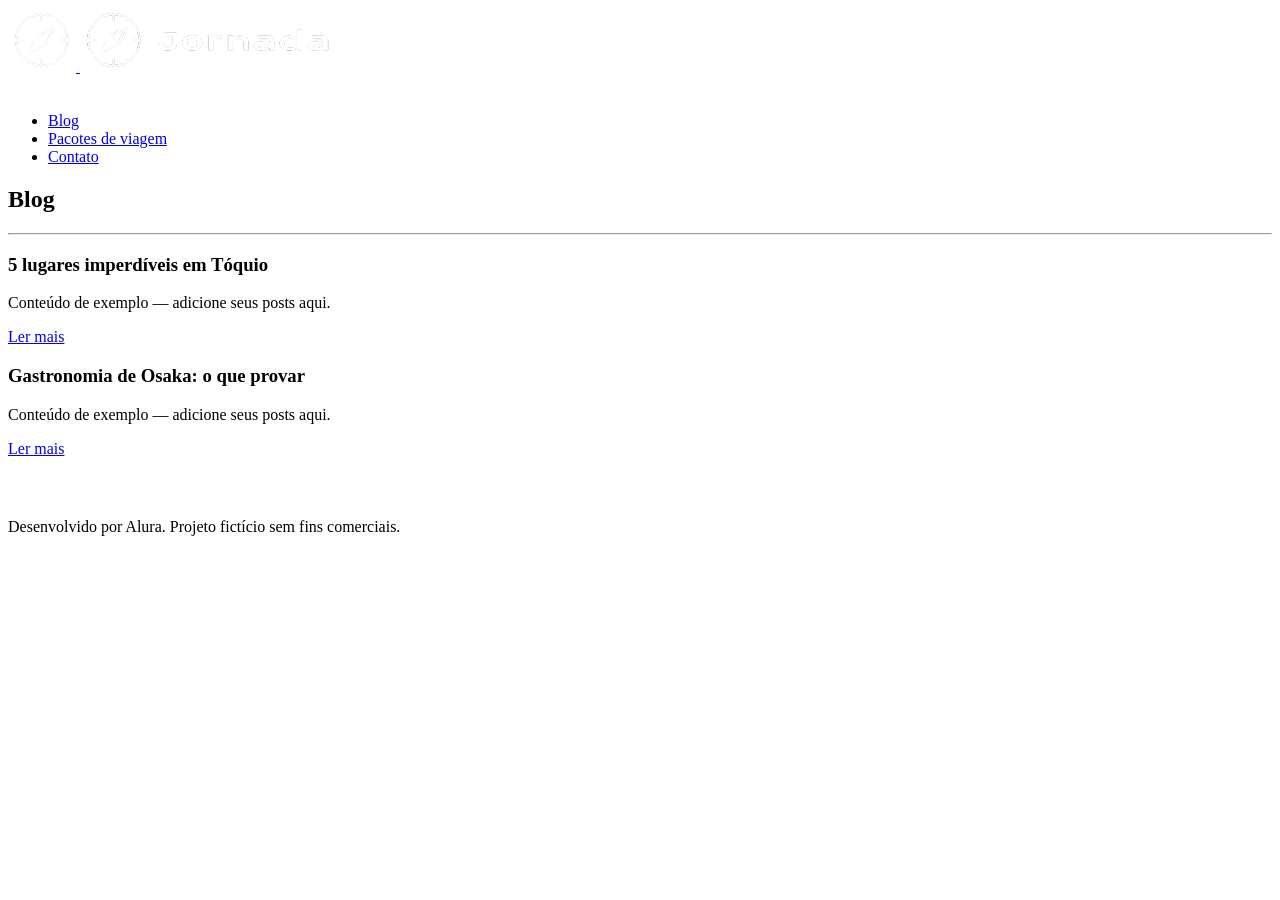
==== blog.html @ 8a57d6ca "Restaura paginas HMTL" ====
<!DOCTYPE html>
<html lang="pt-BR">
  <head>
    <meta charset="UTF-8" />
    <meta name="viewport" content="width=device-width, initial-scale=1.0" />
    <link rel="stylesheet" href="css/style.css" />
    <title>Blog — Jornada Viagens</title>
  </head>
  <body>
    <header class="main-header">
      <a class="logo" href="index.html" title="voltar para a página inicial">
        <img class="img-mobile" src="img/bussola-jornada-branco.png" alt="logo móvel" />
        <img class="img-desktop" src="img/bussola-texto-jornada-branco.png" alt="logo desktop" />
      </a>
      <div class="navigation-menu">
        <input type="checkbox" id="menu" hidden />
        <label for="menu"><img src="img/menu.png" alt="menu" /></label>
        <nav>
          <ul class="list-links">
            <li><a href="blog.html" class="active">Blog</a></li>
            <li><a href="pacotes-de-viagens.html">Pacotes de viagem</a></li>
            <li><a href="contato.html">Contato</a></li>
          </ul>
        </nav>
      </div>
    </header>

    <main class="content">
      <section class="section-title">
        <h2>Blog</h2>
        <hr />
      </section>

      <section class="blog-list">
        <article class="post">
          <h3>5 lugares imperdíveis em Tóquio</h3>
          <p>Conteúdo de exemplo — adicione seus posts aqui.</p>
          <a href="#" class="button">Ler mais</a>
        </article>
        <article class="post">
          <h3>Gastronomia de Osaka: o que provar</h3>
          <p>Conteúdo de exemplo — adicione seus posts aqui.</p>
          <a href="#" class="button">Ler mais</a>
        </article>
      </section>
    </main>

    <footer class="main-footer">
      <div class="footer-content">
        <img src="img/logo-footer.png" alt="logo completo Jornada Viagens" />
        <p>Desenvolvido por Alura. Projeto fictício sem fins comerciais.</p>
      </div>
    </footer>
  </body>
</html>
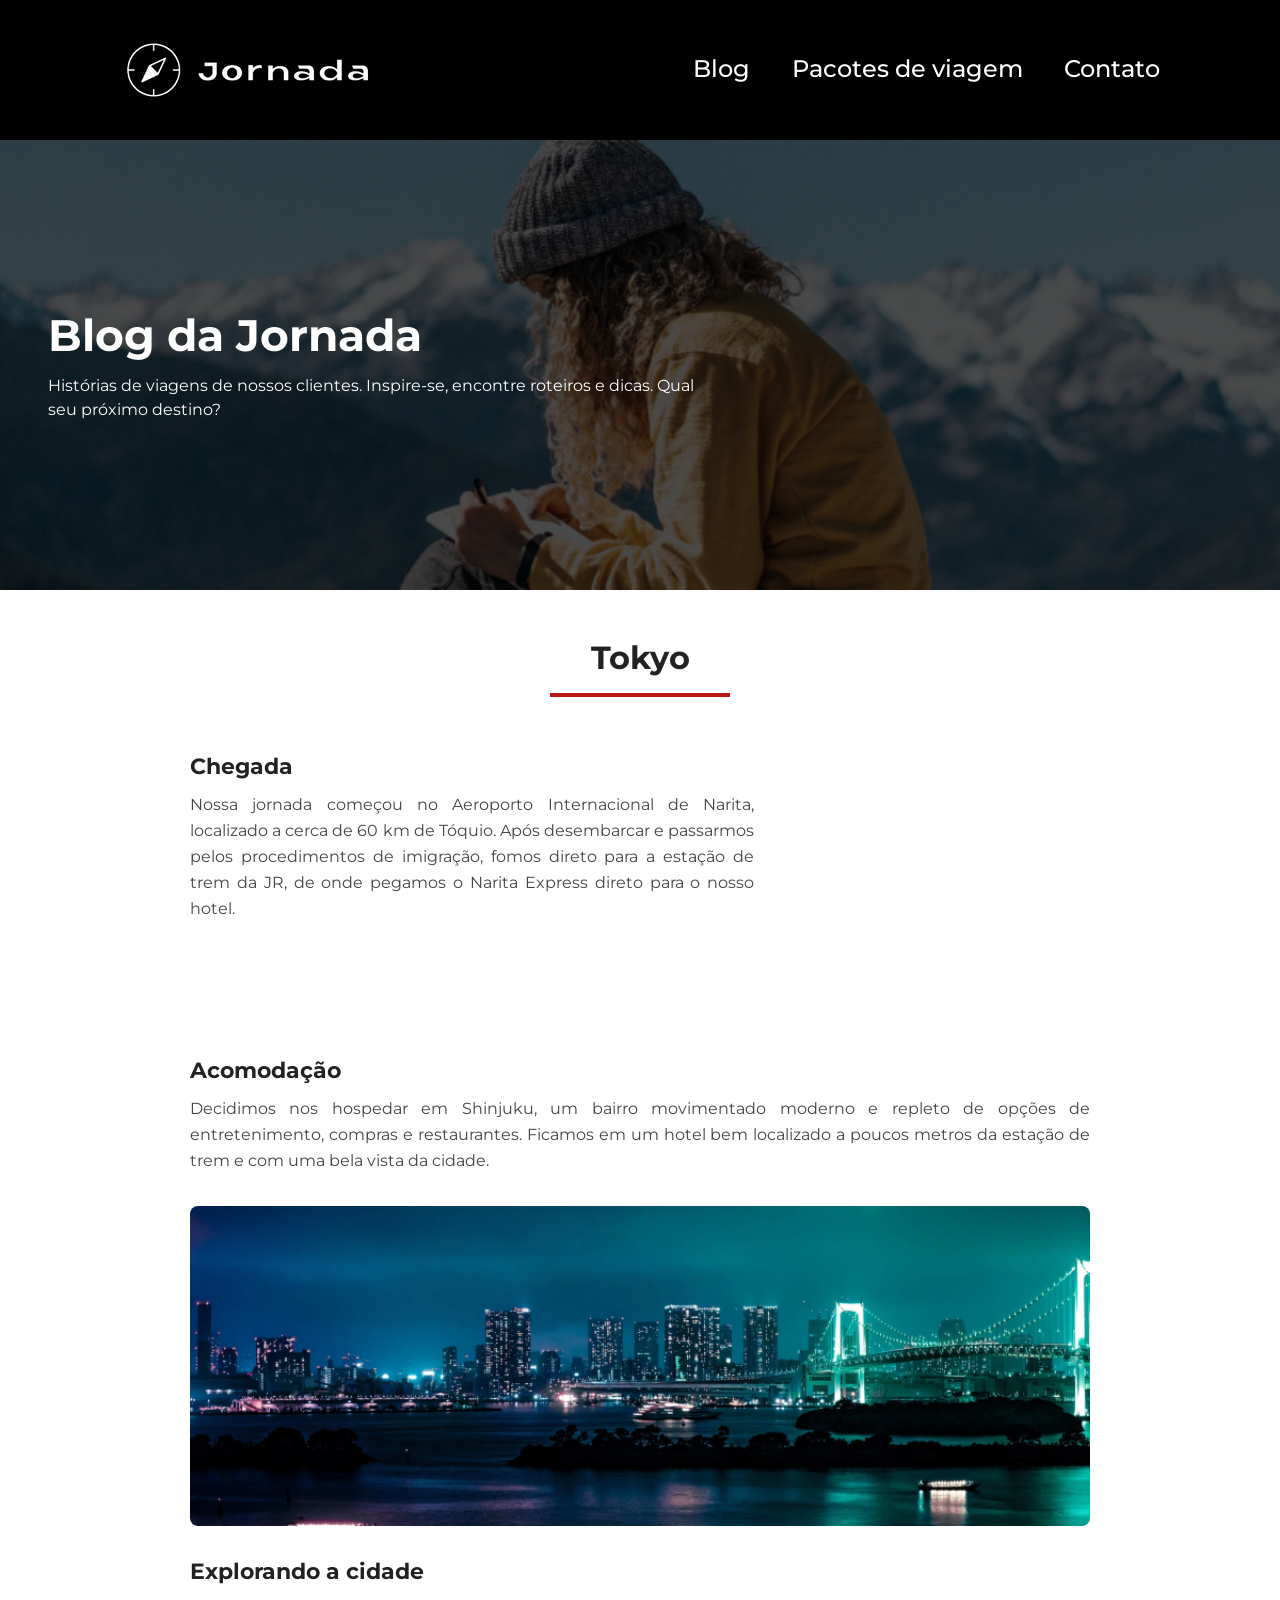
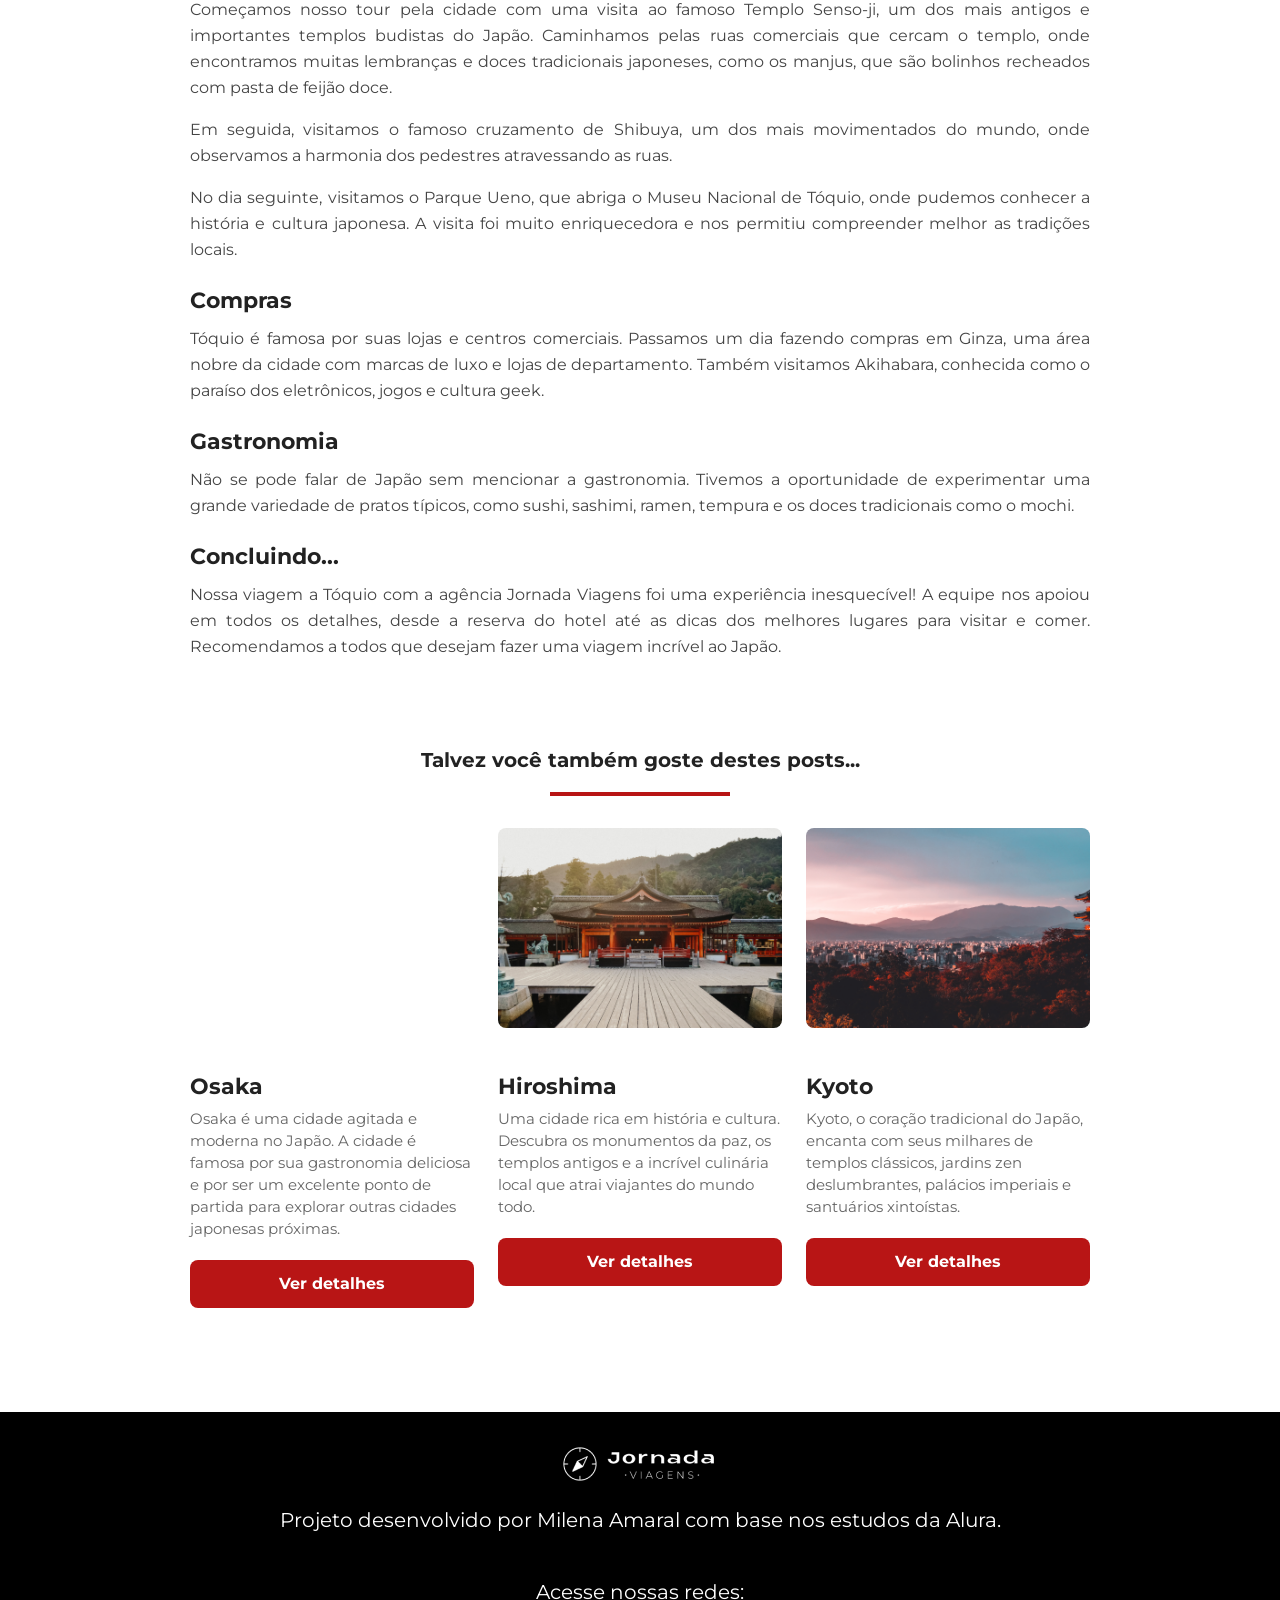
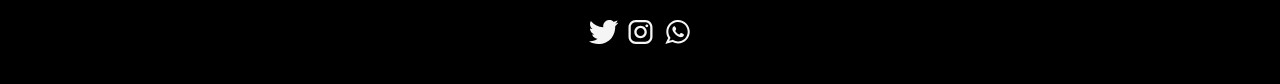
==== commit 7e68a6b5: "feat(blog): cria página blog e estilização" ====
--- a/blog.html
+++ b/blog.html
@@ -1,55 +1,136 @@
 <!DOCTYPE html>
 <html lang="pt-BR">
-  <head>
+<head>
     <meta charset="UTF-8" />
     <meta name="viewport" content="width=device-width, initial-scale=1.0" />
-    <link rel="stylesheet" href="css/style.css" />
-    <title>Blog — Jornada Viagens</title>
-  </head>
-  <body>
+    <meta name="description" content="Histórias de viagens de nossos clientes. Inspire-se, encontre roteiros e dicas." /> 
+
+    <meta name="og:title" content="Blog da Jornada - Jornada Viagens">
+    <meta name="og:description" content="Histórias de viagens de nossos clientes.">
+    <meta name="og:image" content="img/logo-footer.png">
+    <meta name="og:type" content="website">
+
+    <link rel="icon" href="favico.png" type="xml/svg" />
+    <link rel="stylesheet" href="./css/style.css" />
+
+    <title>Blog - Jornada Viagens</title>
+</head>
+<body>
+
     <header class="main-header">
-      <a class="logo" href="index.html" title="voltar para a página inicial">
-        <img class="img-mobile" src="img/bussola-jornada-branco.png" alt="logo móvel" />
-        <img class="img-desktop" src="img/bussola-texto-jornada-branco.png" alt="logo desktop" />
-      </a>
-      <div class="navigation-menu">
-        <input type="checkbox" id="menu" hidden />
-        <label for="menu"><img src="img/menu.png" alt="menu" /></label>
-        <nav>
-          <ul class="list-links">
-            <li><a href="blog.html" class="active">Blog</a></li>
-            <li><a href="pacotes-de-viagens.html">Pacotes de viagem</a></li>
-            <li><a href="contato.html">Contato</a></li>
-          </ul>
-        </nav>
-      </div>
+        <a class="logo" href="index.html" title="voltar para a página inicial">
+            <img class="img-mobile" src="img/bussola-jornada-branco.png" alt="Bussola do logo Jornada Viagens na cor branca" />
+            <img class="img-desktop" src="img/bussola-texto-jornada-branco.png" alt="Logo Jornada Viagens na cor branca" />
+        </a>
+        <div class="navigation-menu">
+            <label for="menu">
+                <img src="img/menu.png" alt="menu" />
+            </label>
+            <input type="checkbox" id="menu" hidden />
+            <nav>
+                <ul class="list-links">
+                    <li><a href="blog.html" title="Acessar Blog">Blog</a></li>
+                    <li><a href="pacotes-de-viagens.html" title="Acessar Pacotes de viagem">Pacotes de viagem</a></li>
+                    <li><a href="contato.html" title="Acessar Contato">Contato</a></li>
+                </ul>
+            </nav>
+        </div>
     </header>
 
-    <main class="content">
-      <section class="section-title">
-        <h2>Blog</h2>
-        <hr />
-      </section>
+    <section class="blog-hero">
+        <div class="blog-hero-img"></div>
+        <div class="blog-hero-text">
+            <h1>Blog da Jornada</h1>
+            <p>Histórias de viagens de nossos clientes. Inspire-se, encontre roteiros e dicas. Qual seu próximo destino?</p>
+        </div>
+    </section>
 
-      <section class="blog-list">
-        <article class="post">
-          <h3>5 lugares imperdíveis em Tóquio</h3>
-          <p>Conteúdo de exemplo — adicione seus posts aqui.</p>
-          <a href="#" class="button">Ler mais</a>
-        </article>
-        <article class="post">
-          <h3>Gastronomia de Osaka: o que provar</h3>
-          <p>Conteúdo de exemplo — adicione seus posts aqui.</p>
-          <a href="#" class="button">Ler mais</a>
-        </article>
-      </section>
-    </main>
+    <section class="blog-post-section">
+        <div class="section-title">
+            <h2>Tokyo</h2>
+            <hr />
+        </div>
+
+        <div class="blog-post-row">
+            <div class="blog-post-col-text">
+                <h3 class="blog-subtitle">Chegada</h3>
+                <p class="blog-text">Nossa jornada começou no Aeroporto Internacional de Narita, localizado a cerca de 60 km de Tóquio. Após desembarcar e passarmos pelos procedimentos de imigração, fomos direto para a estação de trem da JR, de onde pegamos o Narita Express direto para o nosso hotel.</p>
+            </div>
+            <div class="blog-post-col-img img-tokyo-fachada"></div>
+        </div>
+
+        <div class="blog-post-full-width">
+            <h3 class="blog-subtitle">Acomodação</h3>
+            <p class="blog-text">Decidimos nos hospedar em Shinjuku, um bairro movimentado moderno e repleto de opções de entretenimento, compras e restaurantes. Ficamos em um hotel bem localizado a poucos metros da estação de trem e com uma bela vista da cidade.</p>
+        </div>
+
+        <div class="blog-panoramic-container img-tokyo-panoramica"></div>
+
+        <div class="blog-post-full-width">
+            <h3 class="blog-subtitle">Explorando a cidade</h3>
+            <p class="blog-text">Começamos nosso tour pela cidade com uma visita ao famoso Templo Senso-ji, um dos mais antigos e importantes templos budistas do Japão. Caminhamos pelas ruas comerciais que cercam o templo, onde encontramos muitas lembranças e doces tradicionais japoneses, como os manjus, que são bolinhos recheados com pasta de feijão doce.</p>
+            <p class="blog-text">Em seguida, visitamos o famoso cruzamento de Shibuya, um dos mais movimentados do mundo, onde observamos a harmonia dos pedestres atravessando as ruas.</p>
+            <p class="blog-text">No dia seguinte, visitamos o Parque Ueno, que abriga o Museu Nacional de Tóquio, onde pudemos conhecer a história e cultura japonesa. A visita foi muito enriquecedora e nos permitiu compreender melhor as tradições locais.</p>
+
+            <h3 class="blog-subtitle">Compras</h3>
+            <p class="blog-text">Tóquio é famosa por suas lojas e centros comerciais. Passamos um dia fazendo compras em Ginza, uma área nobre da cidade com marcas de luxo e lojas de departamento. Também visitamos Akihabara, conhecida como o paraíso dos eletrônicos, jogos e cultura geek.</p>
+
+            <h3 class="blog-subtitle">Gastronomia</h3>
+            <p class="blog-text">Não se pode falar de Japão sem mencionar a gastronomia. Tivemos a oportunidade de experimentar uma grande variedade de pratos típicos, como sushi, sashimi, ramen, tempura e os doces tradicionais como o mochi.</p>
+
+            <h3 class="blog-subtitle">Concluindo...</h3>
+            <p class="blog-text">Nossa viagem a Tóquio com a agência Jornada Viagens foi uma experiência inesquecível! A equipe nos apoiou em todos os detalhes, desde a reserva do hotel até as dicas dos melhores lugares para visitar e comer. Recomendamos a todos que desejam fazer uma viagem incrível ao Japão.</p>
+        </div>
+    </section>
+
+    <section class="blog-related-section">
+        <div class="section-title">
+            <h3>Talvez você também goste destes posts...</h3>
+            <hr />
+        </div>
+
+        <div class="blog-grid-cards">
+            <article class="blog-card">
+                <div class="blog-card-thumb img-osaka"></div>
+                <div class="blog-card-content">
+                    <h4>Osaka</h4>
+                    <p>Osaka é uma cidade agitada e moderna no Japão. A cidade é famosa por sua gastronomia deliciosa e por ser um excelente ponto de partida para explorar outras cidades japonesas próximas.</p>
+                    <a href="#" class="button">Ver detalhes</a>
+                </div>
+            </article>
+
+            <article class="blog-card">
+                <div class="blog-card-thumb img-hiroshima"></div>
+                <div class="blog-card-content">
+                    <h4>Hiroshima</h4>
+                    <p>Uma cidade rica em história e cultura. Descubra os monumentos da paz, os templos antigos e a incrível culinária local que atrai viajantes do mundo todo.</p>
+                    <a href="#" class="button">Ver detalhes</a>
+                </div>
+            </article>
+
+            <article class="blog-card">
+                <div class="blog-card-thumb img-kyoto"></div>
+                <div class="blog-card-content">
+                    <h4>Kyoto</h4>
+                    <p>Kyoto, o coração tradicional do Japão, encanta com seus milhares de templos clássicos, jardins zen deslumbrantes, palácios imperiais e santuários xintoístas.</p>
+                    <a href="#" class="button">Ver detalhes</a>
+                </div>
+            </article>
+        </div>
+    </section>
 
     <footer class="main-footer">
-      <div class="footer-content">
-        <img src="img/logo-footer.png" alt="logo completo Jornada Viagens" />
-        <p>Desenvolvido por Alura. Projeto fictício sem fins comerciais.</p>
-      </div>
+        <div class="footer-content">
+            <img src="img/logo-footer.png" alt="logo completo Jornada Viagens" />
+            <p>Projeto desenvolvido por Milena Amaral com base nos estudos da Alura.</p>
+        </div>
+        <div class="footer-social">
+            <p>Acesse nossas redes:</p>
+            <a href="#" title="Acesse o Twitter do Jornada Viagens"><img src="img/icone-twitter.svg" alt="icone do Twitter na cor branca" /></a>
+            <a href="#" title="Acesse o Instagram do Jornada Viagens"><img src="img/icone-instagram.svg" alt="icone do Instagram na cor branca" /></a>
+            <a href="#" title="Entre em contato através do whatsapp"><img src="img/icone-whatsapp.svg" alt="icone do whatsapp na cor branca" /></a>
+        </div>
     </footer>
-  </body>
-</html>
+
+</body>
+</html>
--- a/css/style.css
+++ b/css/style.css
@@ -0,0 +1,10 @@
+@import url(global.css);
+@import url(header.css);
+@import url(hero.css);
+@import url(offers.css);
+@import url(categories.css);
+@import url(destinations.css);
+@import url(payments.css);
+@import url(testimonials.css);
+@import url(footer.css);
+@import url(blog.css);
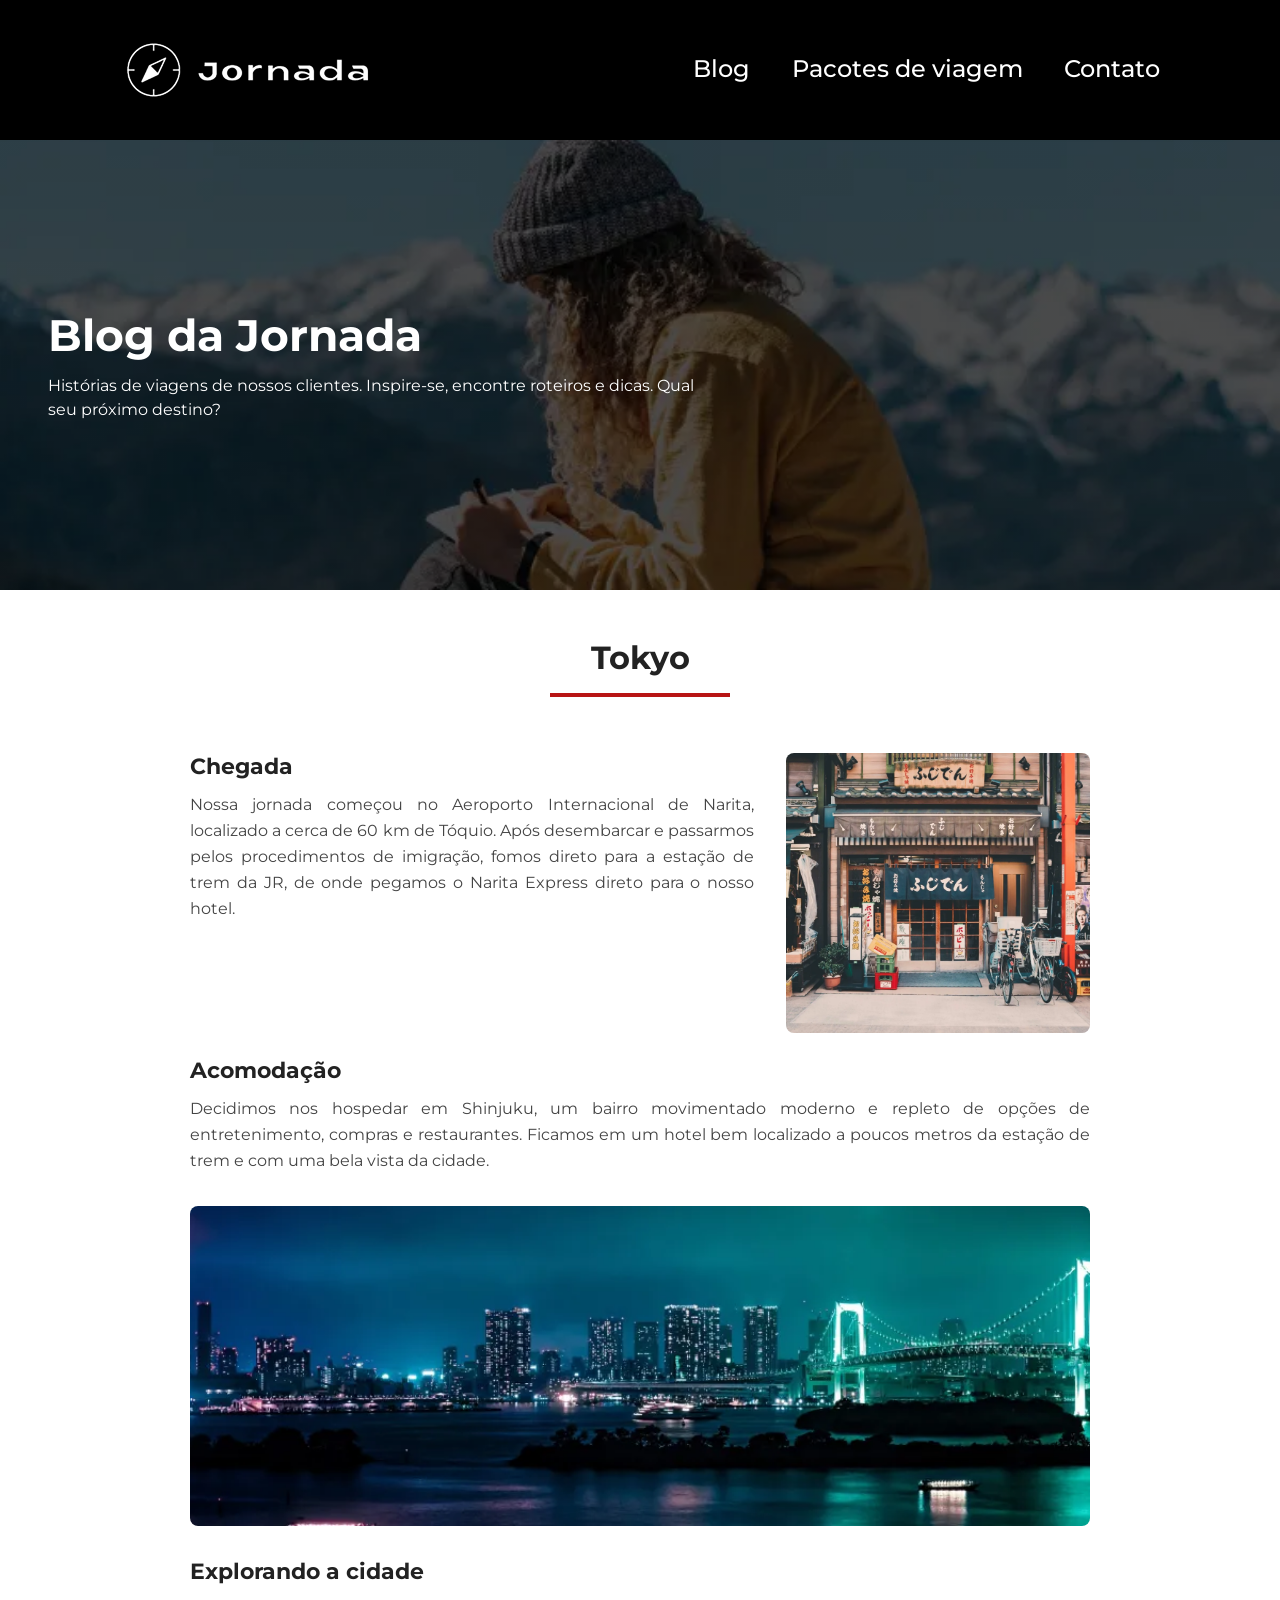
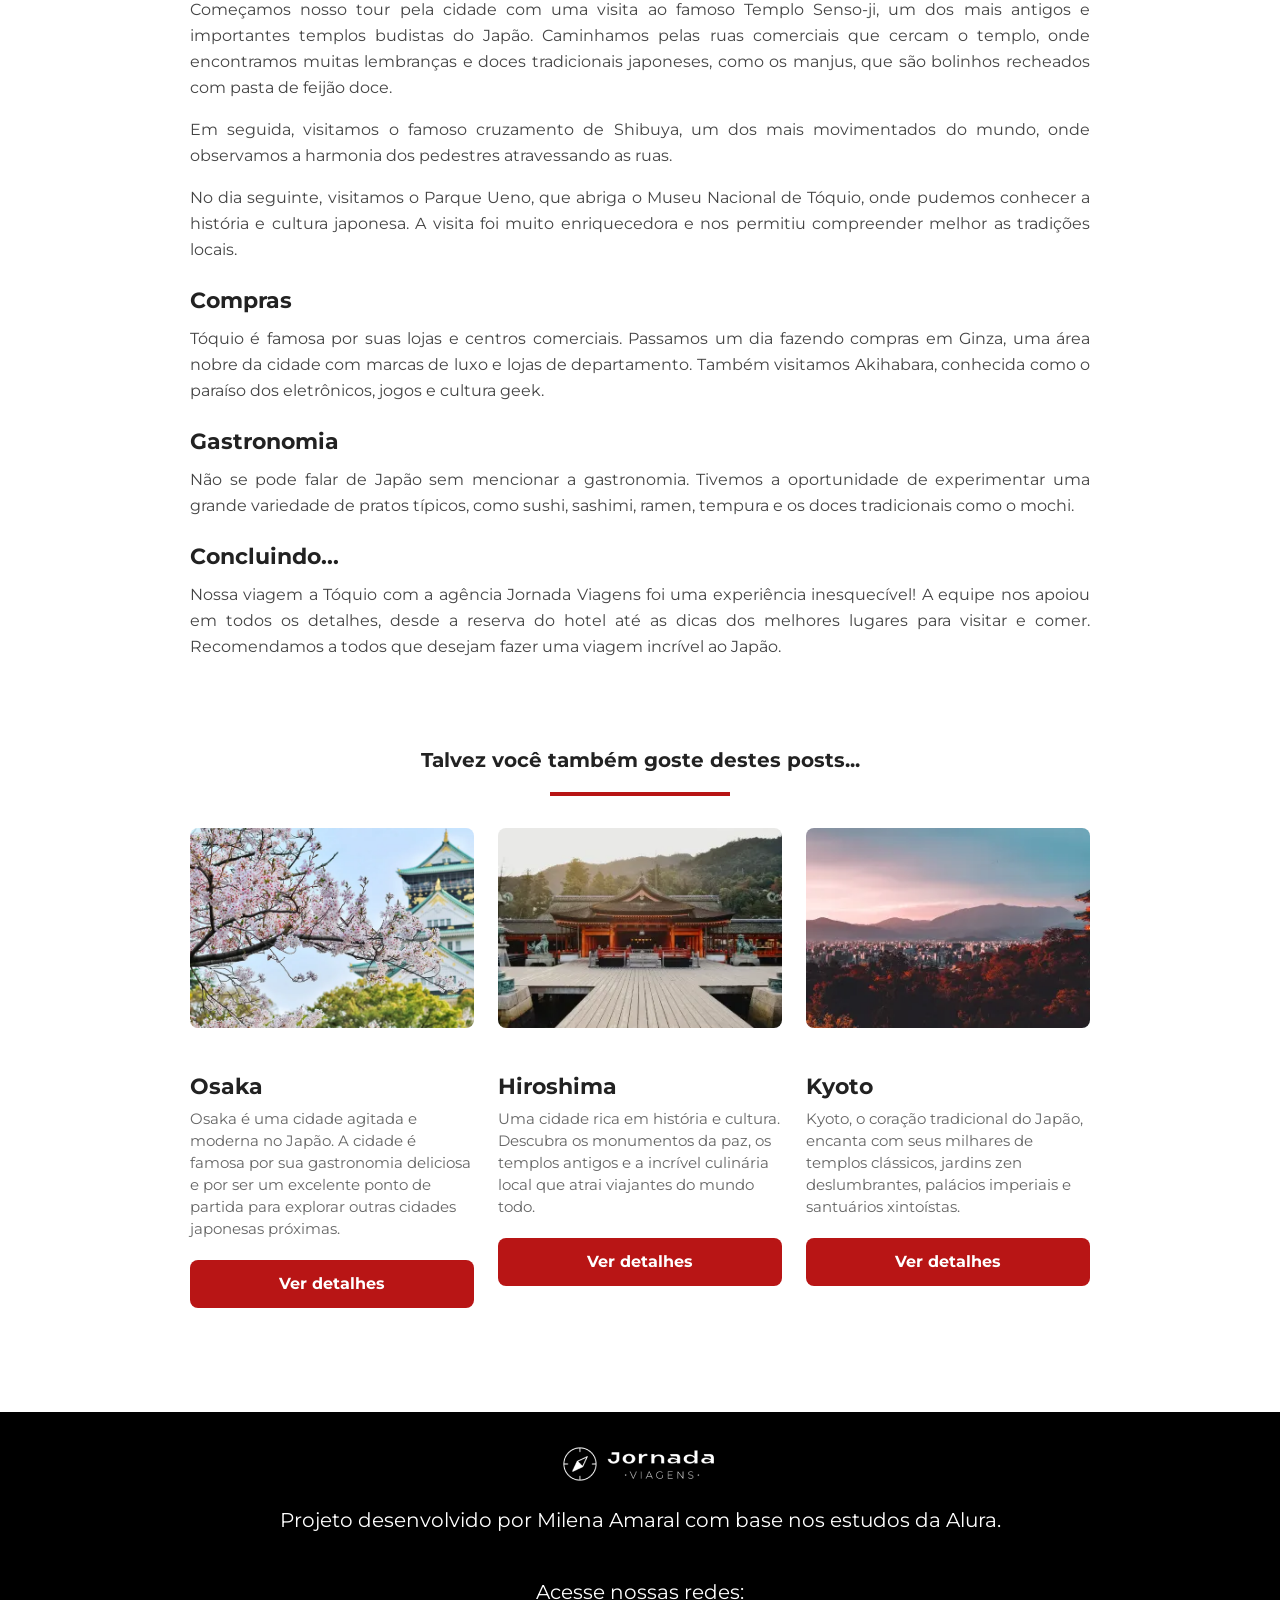
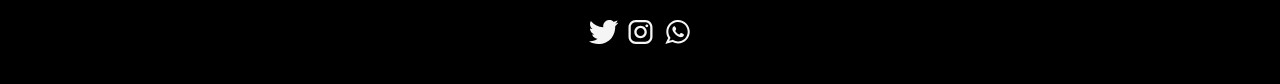
==== commit aa464650: "refactor: reorganize images and update asset paths" ====
--- a/blog.html
+++ b/blog.html
@@ -7,7 +7,7 @@
 
     <meta name="og:title" content="Blog da Jornada - Jornada Viagens">
     <meta name="og:description" content="Histórias de viagens de nossos clientes.">
-    <meta name="og:image" content="img/logo-footer.png">
+    <meta name="og:image" content="img/shared/logo-footer.png">
     <meta name="og:type" content="website">
 
     <link rel="icon" href="favico.png" type="xml/svg" />
@@ -19,12 +19,12 @@
 
     <header class="main-header">
         <a class="logo" href="index.html" title="voltar para a página inicial">
-            <img class="img-mobile" src="img/bussola-jornada-branco.png" alt="Bussola do logo Jornada Viagens na cor branca" />
-            <img class="img-desktop" src="img/bussola-texto-jornada-branco.png" alt="Logo Jornada Viagens na cor branca" />
+            <img class="img-mobile" src="img/shared/bussola-jornada-branco.png" alt="Bussola do logo Jornada Viagens na cor branca" />
+            <img class="img-desktop" src="img/shared/bussola-texto-jornada-branco.png" alt="Logo Jornada Viagens na cor branca" />
         </a>
         <div class="navigation-menu">
             <label for="menu">
-                <img src="img/menu.png" alt="menu" />
+                <img src="img/shared/menu.png" alt="menu" />
             </label>
             <input type="checkbox" id="menu" hidden />
             <nav>
@@ -121,14 +121,14 @@
 
     <footer class="main-footer">
         <div class="footer-content">
-            <img src="img/logo-footer.png" alt="logo completo Jornada Viagens" />
+            <img src="img/shared/logo-footer.png" alt="logo completo Jornada Viagens" />
             <p>Projeto desenvolvido por Milena Amaral com base nos estudos da Alura.</p>
         </div>
         <div class="footer-social">
             <p>Acesse nossas redes:</p>
-            <a href="#" title="Acesse o Twitter do Jornada Viagens"><img src="img/icone-twitter.svg" alt="icone do Twitter na cor branca" /></a>
-            <a href="#" title="Acesse o Instagram do Jornada Viagens"><img src="img/icone-instagram.svg" alt="icone do Instagram na cor branca" /></a>
-            <a href="#" title="Entre em contato através do whatsapp"><img src="img/icone-whatsapp.svg" alt="icone do whatsapp na cor branca" /></a>
+            <a href="#" title="Acesse o Twitter do Jornada Viagens"><img src="img/home/icone-twitter.svg" alt="icone do Twitter na cor branca" /></a>
+            <a href="#" title="Acesse o Instagram do Jornada Viagens"><img src="img/home/icone-instagram.svg" alt="icone do Instagram na cor branca" /></a>
+            <a href="#" title="Entre em contato através do whatsapp"><img src="img/home/icone-whatsapp.svg" alt="icone do whatsapp na cor branca" /></a>
         </div>
     </footer>
 
--- a/css/style.css
+++ b/css/style.css
@@ -8,3 +8,5 @@
 @import url(testimonials.css);
 @import url(footer.css);
 @import url(blog.css);
+@import url(pacotes-de-viagens.css);
+@import url(contato.css);
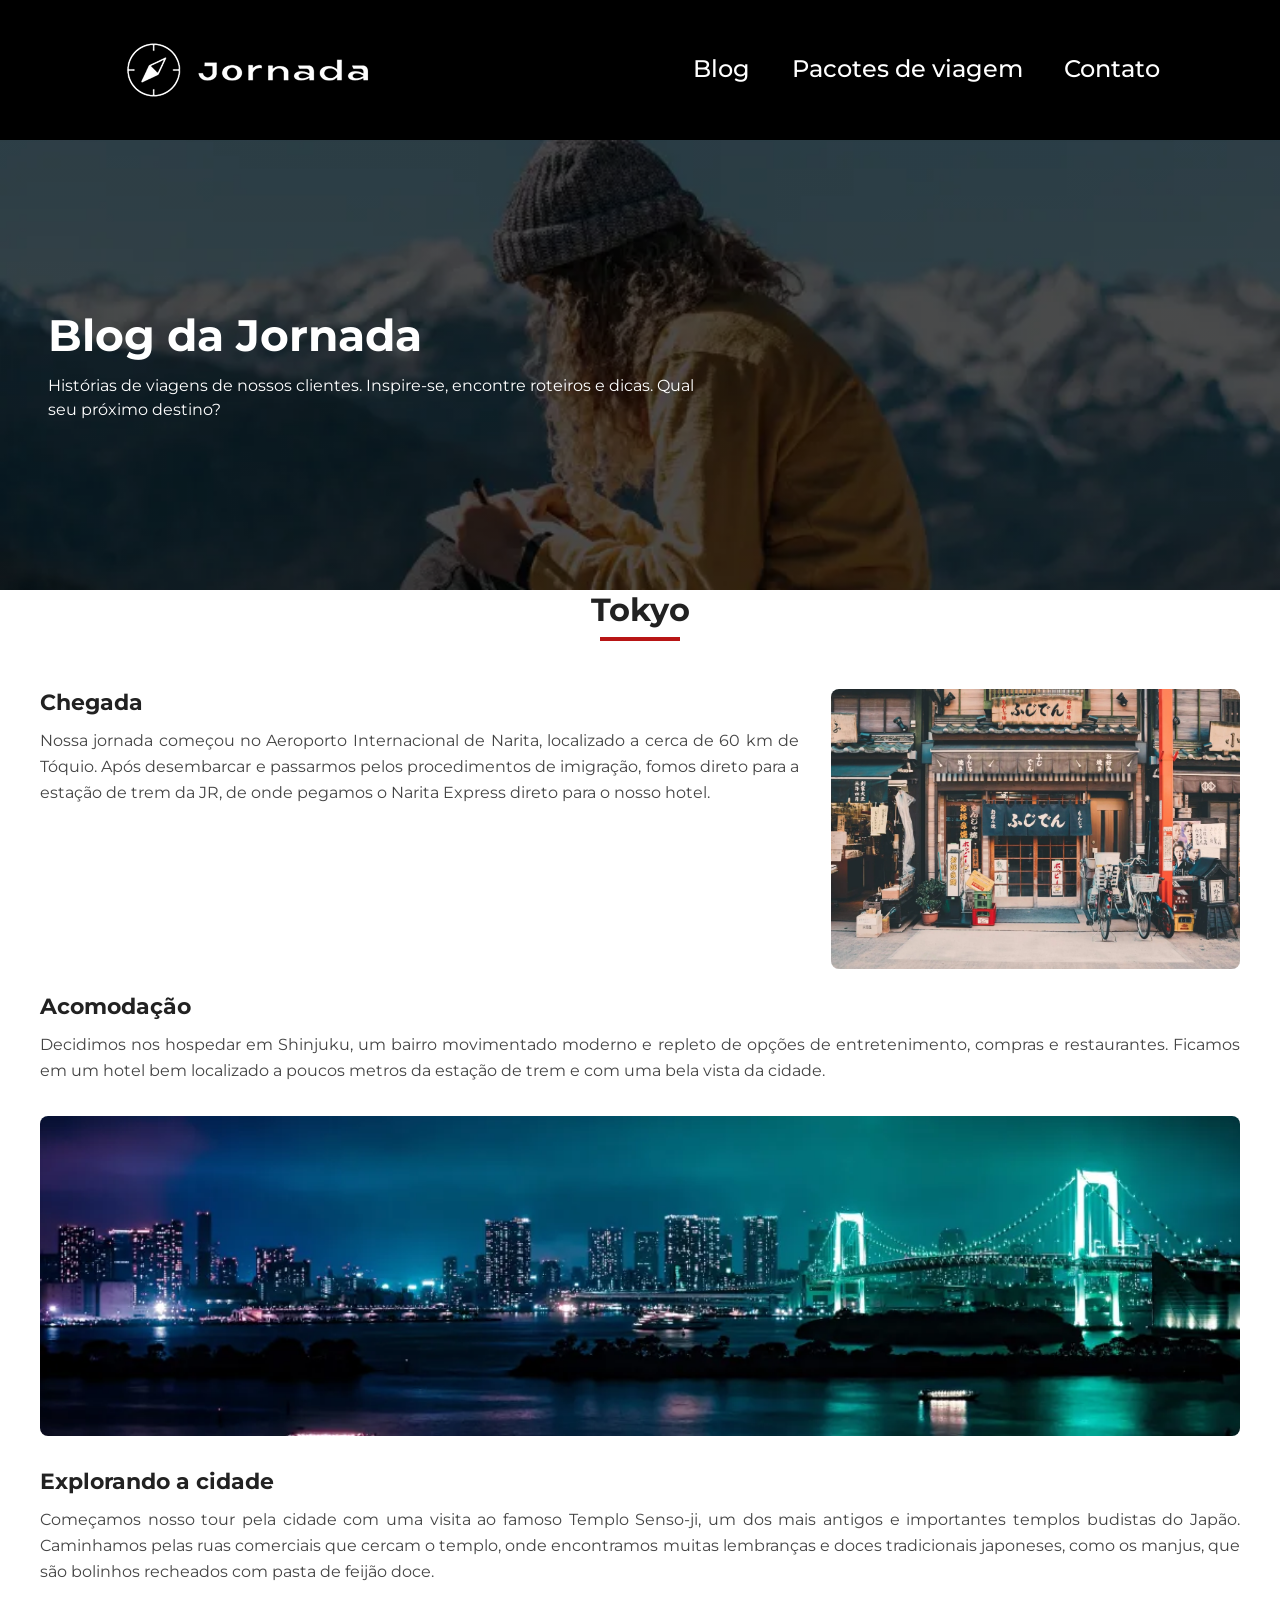
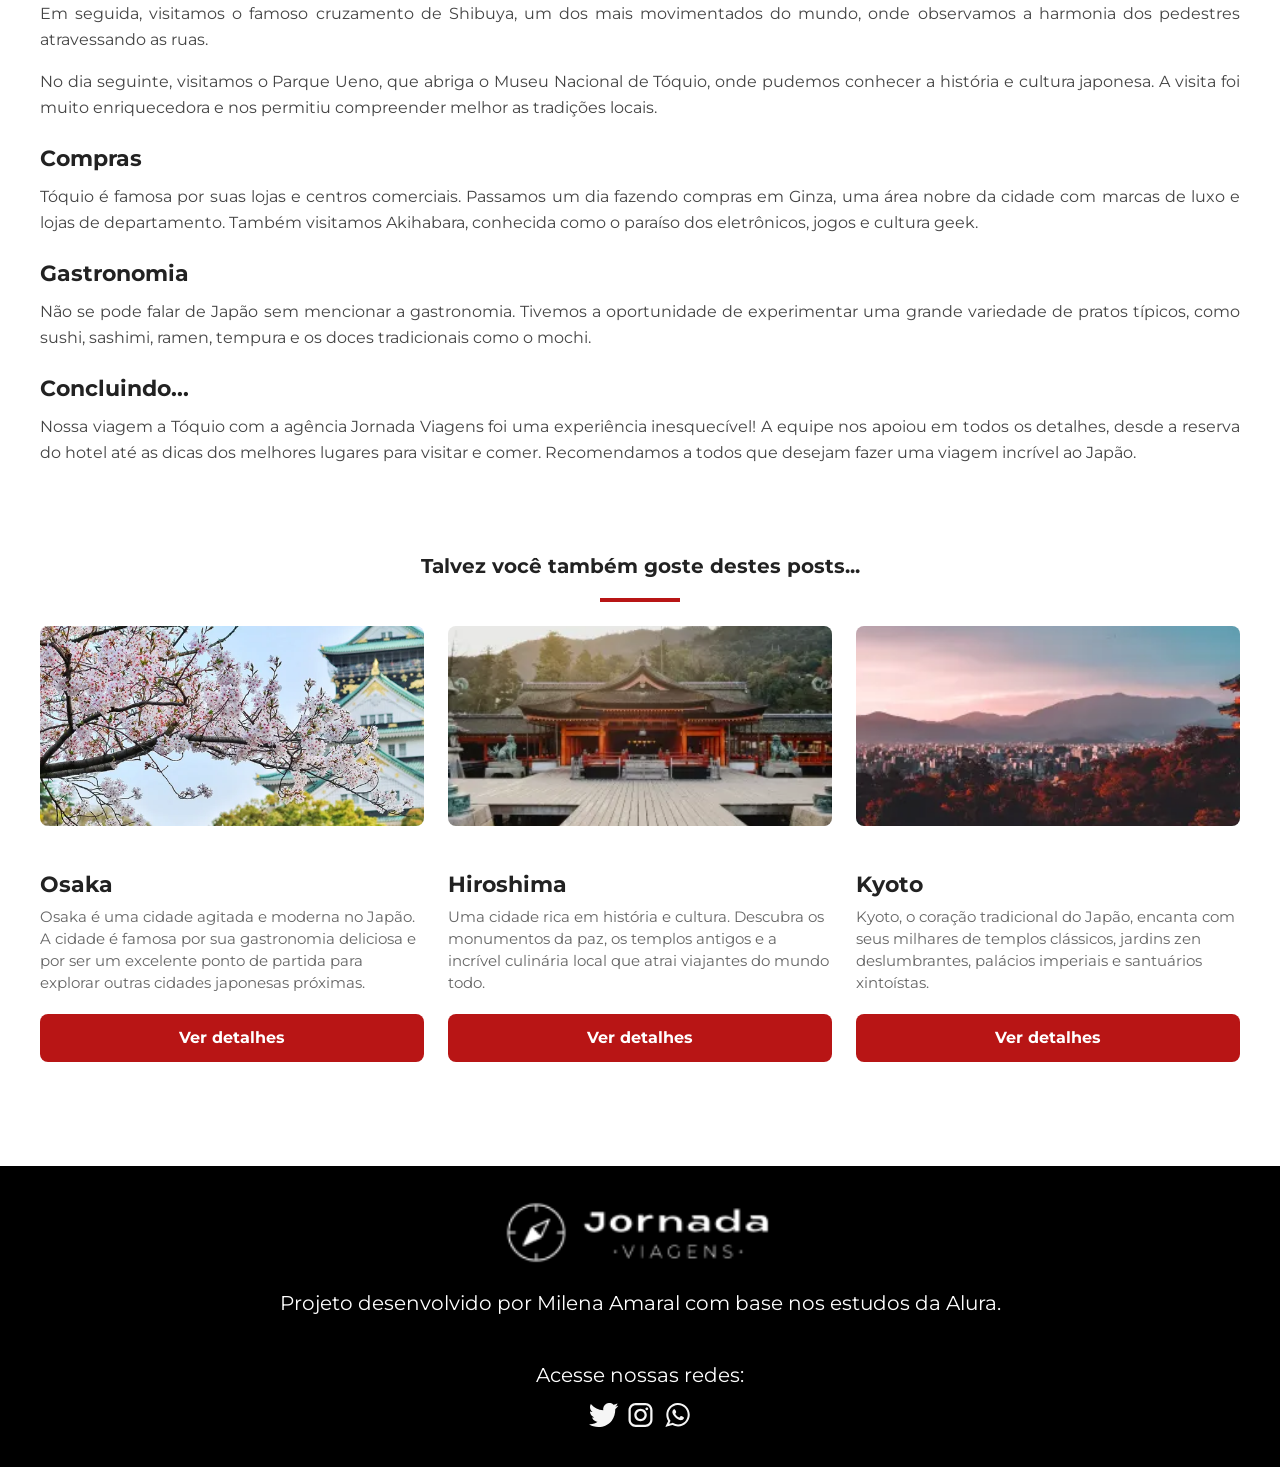
==== commit 66f5be0d: "refactor: finaliza responsividade e ajustes visuais de todo o projeto" ====
--- a/blog.html
+++ b/blog.html
@@ -23,11 +23,11 @@
             <img class="img-desktop" src="img/shared/bussola-texto-jornada-branco.png" alt="Logo Jornada Viagens na cor branca" />
         </a>
         <div class="navigation-menu">
-            <label for="menu">
+            <label for="menu" id="menu-button" role="button" tabindex="0" aria-controls="main-navigation" aria-expanded="false">
                 <img src="img/shared/menu.png" alt="menu" />
             </label>
             <input type="checkbox" id="menu" hidden />
-            <nav>
+            <nav id="main-navigation">
                 <ul class="list-links">
                     <li><a href="blog.html" title="Acessar Blog">Blog</a></li>
                     <li><a href="pacotes-de-viagens.html" title="Acessar Pacotes de viagem">Pacotes de viagem</a></li>
@@ -132,5 +132,6 @@
         </div>
     </footer>
 
+    <script src="./js/menu.js"></script>
 </body>
 </html>
